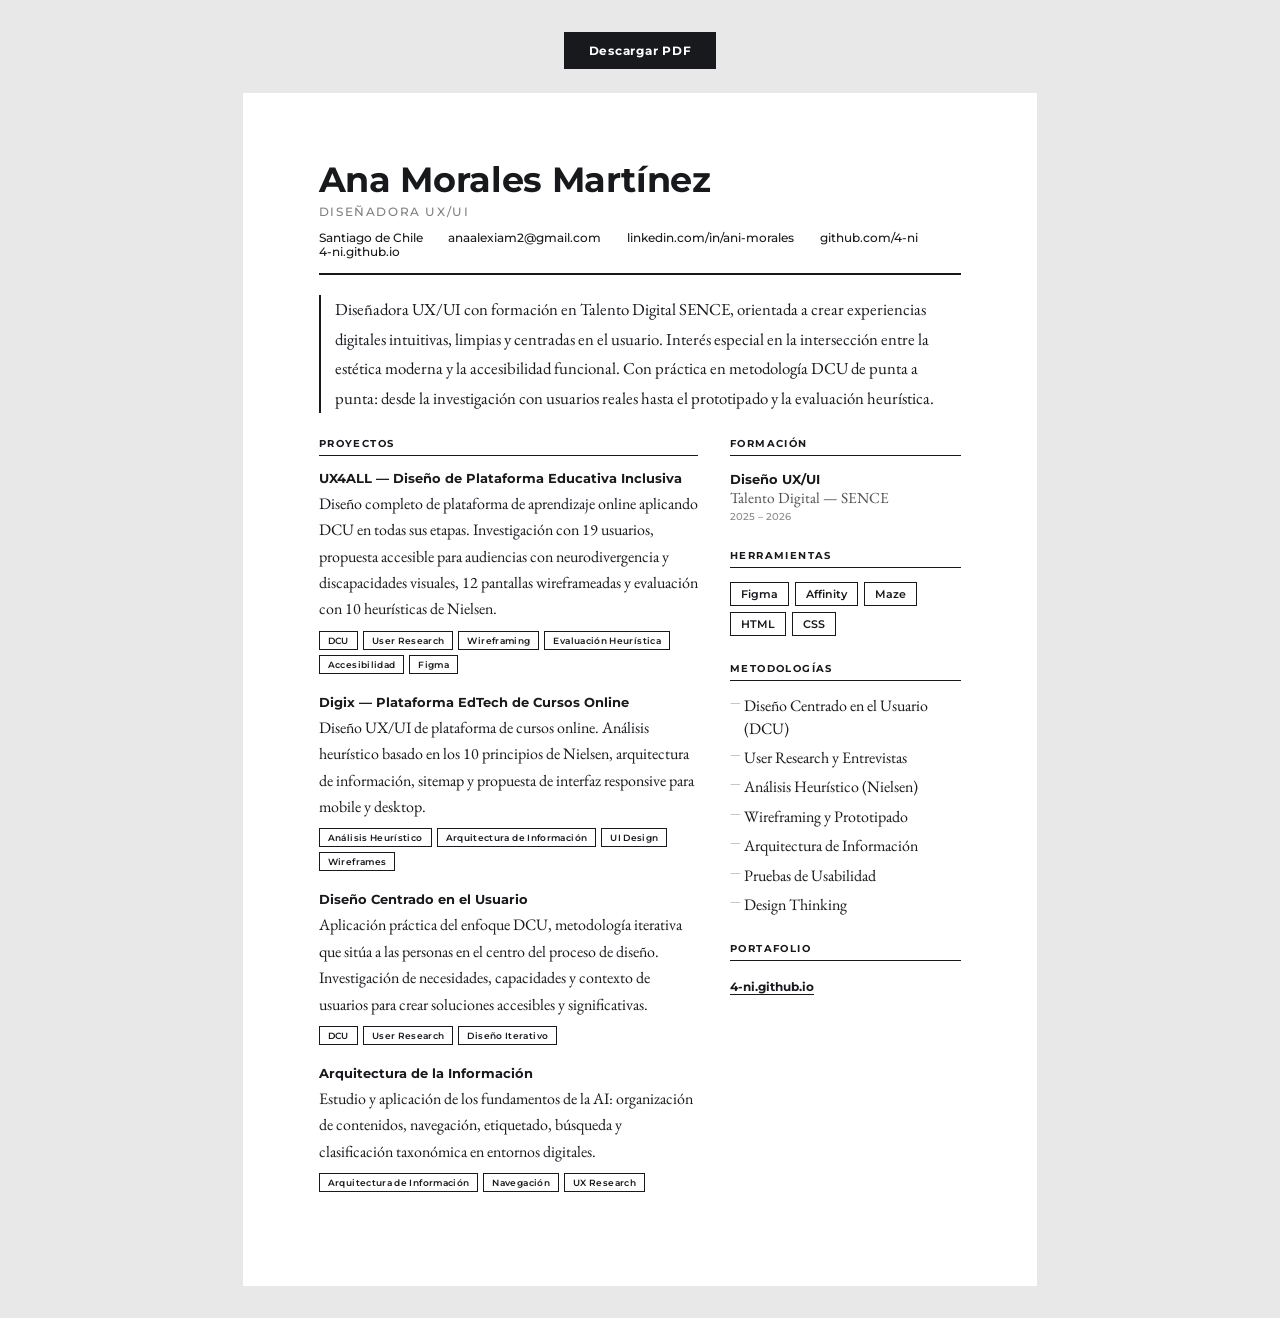
==== cv.html @ 00b87ab6 "feat: agregar CV en HTML con botón en el hero - cv.html: currículum de Ana Morales Martínez con dise" ====
<!DOCTYPE html>
<html lang="es">
<head>
  <meta charset="UTF-8" />
  <meta name="viewport" content="width=device-width, initial-scale=1.0" />
  <title>CV — Ana Morales Martínez | Diseñadora UX/UI</title>
  <link rel="preconnect" href="https://fonts.googleapis.com" />
  <link rel="preconnect" href="https://fonts.gstatic.com" crossorigin />
  <link href="https://fonts.googleapis.com/css2?family=EB+Garamond:ital,wght@0,400;0,500;1,400&family=Montserrat:wght@400;500;600;700&display=swap" rel="stylesheet" />
  <style>
    /* ---- Variables ---- */
    :root {
      --ink:    #17191d;
      --muted:  #17191d;
      --bg:     #ffffff;
      --font-t: 'Montserrat', sans-serif;
      --font-b: 'EB Garamond', serif;
    }

    /* ---- Reset ---- */
    *, *::before, *::after { box-sizing: border-box; margin: 0; padding: 0; }

    /* ---- Shell (pantalla) ---- */
    body {
      background: #e8e8e8;
      display: flex;
      flex-direction: column;
      align-items: center;
      padding: 2rem;
      font-family: var(--font-b);
      color: var(--ink);
    }

    /* ---- Botón imprimir ---- */
    .btn-print {
      font-family: var(--font-t);
      font-size: 0.78rem;
      font-weight: 700;
      letter-spacing: 0.06em;
      color: var(--bg);
      background: var(--ink);
      border: 2px solid var(--ink);
      padding: 0.55rem 1.4rem;
      cursor: pointer;
      margin-bottom: 1.5rem;
      transition: background 0.2s, color 0.2s;
    }
    .btn-print:hover {
      background: transparent;
      color: var(--ink);
    }

    /* ---- Página A4 ---- */
    .cv {
      background: var(--bg);
      width: 210mm;
      padding: 18mm 20mm 18mm 20mm;
      display: flex;
      flex-direction: column;
      gap: 0;
    }

    @media screen {
      .cv {
        min-height: 297mm;
      }
    }

    /* ---- Header ---- */
    .cv-header {
      border-bottom: 2px solid var(--ink);
      padding-bottom: 14px;
      margin-bottom: 20px;
    }

    .cv-name {
      font-family: var(--font-t);
      font-size: 2.2rem;
      font-weight: 700;
      line-height: 1.1;
      letter-spacing: -0.01em;
      color: var(--ink);
    }

    .cv-role {
      font-family: var(--font-t);
      font-size: 0.72rem;
      font-weight: 500;
      letter-spacing: 0.14em;
      text-transform: uppercase;
      opacity: 0.55;
      margin-top: 6px;
      margin-bottom: 12px;
    }

    .cv-contacts {
      display: flex;
      flex-wrap: wrap;
      gap: 0 1.6rem;
      font-family: var(--font-t);
      font-size: 0.72rem;
      font-weight: 500;
      color: var(--ink);
    }

    .cv-contacts a {
      color: var(--ink);
      text-decoration: none;
    }

    .cv-contacts span {
      display: flex;
      align-items: center;
      gap: 0.3rem;
    }

    /* ---- Perfil ---- */
    .cv-perfil {
      font-family: var(--font-b);
      font-size: 1.05rem;
      line-height: 1.75;
      color: var(--ink);
      border-left: 2px solid var(--ink);
      padding-left: 14px;
      margin-bottom: 24px;
    }

    /* ---- Body dos columnas ---- */
    .cv-body {
      display: grid;
      grid-template-columns: 1fr 36%;
      gap: 0 32px;
      flex: 1;
    }

    /* ---- Sección genérica ---- */
    .cv-section {
      margin-bottom: 26px;
    }

    .cv-section-title {
      font-family: var(--font-t);
      font-size: 0.63rem;
      font-weight: 700;
      letter-spacing: 0.14em;
      text-transform: uppercase;
      color: var(--ink);
      border-bottom: 1px solid var(--ink);
      padding-bottom: 5px;
      margin-bottom: 14px;
    }

    /* ---- Proyectos ---- */
    .proyecto {
      margin-bottom: 20px;
    }

    .proyecto-title {
      font-family: var(--font-t);
      font-size: 0.84rem;
      font-weight: 700;
      color: var(--ink);
      margin-bottom: 5px;
    }

    .proyecto-desc {
      font-family: var(--font-b);
      font-size: 1rem;
      line-height: 1.65;
      color: var(--ink);
      margin-bottom: 8px;
    }

    .proyecto-tags {
      display: flex;
      flex-wrap: wrap;
      gap: 5px;
    }

    .tag {
      font-family: var(--font-t);
      font-size: 0.56rem;
      font-weight: 600;
      letter-spacing: 0.04em;
      border: 1px solid var(--ink);
      padding: 3px 8px;
      color: var(--ink);
    }

    /* ---- Columna derecha ---- */
    .cv-right .cv-section-title {
      margin-top: 0;
    }

    .cv-item {
      margin-bottom: 10px;
    }

    .cv-item-title {
      font-family: var(--font-t);
      font-size: 0.82rem;
      font-weight: 700;
      color: var(--ink);
      line-height: 1.4;
    }

    .cv-item-sub {
      font-family: var(--font-b);
      font-size: 0.96rem;
      color: var(--ink);
      opacity: 0.75;
    }

    .cv-item-date {
      font-family: var(--font-t);
      font-size: 0.65rem;
      font-weight: 500;
      opacity: 0.5;
      margin-top: 2px;
    }

    .skills-list {
      list-style: none;
      display: flex;
      flex-direction: column;
      gap: 7px;
    }

    .skills-list li {
      font-family: var(--font-b);
      font-size: 1rem;
      color: var(--ink);
      line-height: 1.4;
      padding-left: 14px;
      position: relative;
    }

    .skills-list li::before {
      content: '—';
      position: absolute;
      left: 0;
      font-size: 0.7rem;
      opacity: 0.4;
    }

    .tools-grid {
      display: flex;
      flex-wrap: wrap;
      gap: 6px;
    }

    .tool {
      font-family: var(--font-t);
      font-size: 0.7rem;
      font-weight: 600;
      border: 1.5px solid var(--ink);
      padding: 4px 10px;
      color: var(--ink);
    }

    .cv-portfolio-link {
      font-family: var(--font-t);
      font-size: 0.78rem;
      font-weight: 700;
      color: var(--ink);
      text-decoration: none;
      border-bottom: 1px solid var(--ink);
    }

    /* ---- Print ---- */
    @page {
      size: A4 portrait;
      margin: 0;
    }

    @media print {
      * {
        -webkit-print-color-adjust: exact !important;
        print-color-adjust: exact !important;
      }

      html, body {
        width: 210mm !important;
        height: 297mm !important;
        overflow: hidden !important;
        display: block !important;
        background: none !important;
        padding: 0 !important;
        margin: 0 !important;
      }

      .btn-print {
        display: none !important;
      }

      .cv {
        width: 210mm !important;
        height: 297mm !important;
        overflow: hidden !important;
        min-height: 0 !important;
        padding: 13mm 16mm !important;
        margin: 0 !important;
        box-shadow: none !important;
        display: flex !important;
        flex-direction: column !important;
      }

      .cv-body {
        display: grid !important;
        grid-template-columns: 1fr 36% !important;
        gap: 0 32px !important;
      }
    }
  </style>
</head>
<body>

  <button class="btn-print" onclick="window.print()">Descargar PDF</button>

  <main class="cv">

    <!-- HEADER -->
    <header class="cv-header">
      <h1 class="cv-name">Ana Morales Martínez</h1>
      <p class="cv-role">Diseñadora UX/UI</p>
      <div class="cv-contacts">
        <span>Santiago de Chile</span>
        <span><a href="mailto:anaalexiam2@gmail.com">anaalexiam2@gmail.com</a></span>
        <span><a href="https://www.linkedin.com/in/ani-morales" target="_blank">linkedin.com/in/ani-morales</a></span>
        <span><a href="https://github.com/4-ni" target="_blank">github.com/4-ni</a></span>
        <span><a href="https://4-ni.github.io" target="_blank">4-ni.github.io</a></span>
      </div>
    </header>

    <!-- PERFIL -->
    <p class="cv-perfil">
      Diseñadora UX/UI con formación en Talento Digital SENCE, orientada a crear experiencias digitales intuitivas, limpias y centradas en el usuario. Interés especial en la intersección entre la estética moderna y la accesibilidad funcional. Con práctica en metodología DCU de punta a punta: desde la investigación con usuarios reales hasta el prototipado y la evaluación heurística.
    </p>

    <!-- CUERPO DOS COLUMNAS -->
    <div class="cv-body">

      <!-- COLUMNA IZQUIERDA: PROYECTOS -->
      <div class="cv-left">
        <section class="cv-section">
          <h2 class="cv-section-title">Proyectos</h2>

          <div class="proyecto">
            <p class="proyecto-title">UX4ALL — Diseño de Plataforma Educativa Inclusiva</p>
            <p class="proyecto-desc">Diseño completo de plataforma de aprendizaje online aplicando DCU en todas sus etapas. Investigación con 19 usuarios, propuesta accesible para audiencias con neurodivergencia y discapacidades visuales, 12 pantallas wireframeadas y evaluación con 10 heurísticas de Nielsen.</p>
            <div class="proyecto-tags">
              <span class="tag">DCU</span>
              <span class="tag">User Research</span>
              <span class="tag">Wireframing</span>
              <span class="tag">Evaluación Heurística</span>
              <span class="tag">Accesibilidad</span>
              <span class="tag">Figma</span>
            </div>
          </div>

          <div class="proyecto">
            <p class="proyecto-title">Digix — Plataforma EdTech de Cursos Online</p>
            <p class="proyecto-desc">Diseño UX/UI de plataforma de cursos online. Análisis heurístico basado en los 10 principios de Nielsen, arquitectura de información, sitemap y propuesta de interfaz responsive para mobile y desktop.</p>
            <div class="proyecto-tags">
              <span class="tag">Análisis Heurístico</span>
              <span class="tag">Arquitectura de Información</span>
              <span class="tag">UI Design</span>
              <span class="tag">Wireframes</span>
            </div>
          </div>

          <div class="proyecto">
            <p class="proyecto-title">Diseño Centrado en el Usuario</p>
            <p class="proyecto-desc">Aplicación práctica del enfoque DCU, metodología iterativa que sitúa a las personas en el centro del proceso de diseño. Investigación de necesidades, capacidades y contexto de usuarios para crear soluciones accesibles y significativas.</p>
            <div class="proyecto-tags">
              <span class="tag">DCU</span>
              <span class="tag">User Research</span>
              <span class="tag">Diseño Iterativo</span>
            </div>
          </div>

          <div class="proyecto">
            <p class="proyecto-title">Arquitectura de la Información</p>
            <p class="proyecto-desc">Estudio y aplicación de los fundamentos de la AI: organización de contenidos, navegación, etiquetado, búsqueda y clasificación taxonómica en entornos digitales.</p>
            <div class="proyecto-tags">
              <span class="tag">Arquitectura de Información</span>
              <span class="tag">Navegación</span>
              <span class="tag">UX Research</span>
            </div>
          </div>
        </section>
      </div>

      <!-- COLUMNA DERECHA -->
      <div class="cv-right">

        <section class="cv-section">
          <h2 class="cv-section-title">Formación</h2>
          <div class="cv-item">
            <p class="cv-item-title">Diseño UX/UI</p>
            <p class="cv-item-sub">Talento Digital — SENCE</p>
            <p class="cv-item-date">2025 – 2026</p>
          </div>
        </section>

        <section class="cv-section">
          <h2 class="cv-section-title">Herramientas</h2>
          <div class="tools-grid">
            <span class="tool">Figma</span>
            <span class="tool">Affinity</span>
            <span class="tool">Maze</span>
            <span class="tool">HTML</span>
            <span class="tool">CSS</span>
          </div>
        </section>

        <section class="cv-section">
          <h2 class="cv-section-title">Metodologías</h2>
          <ul class="skills-list">
            <li>Diseño Centrado en el Usuario (DCU)</li>
            <li>User Research y Entrevistas</li>
            <li>Análisis Heurístico (Nielsen)</li>
            <li>Wireframing y Prototipado</li>
            <li>Arquitectura de Información</li>
            <li>Pruebas de Usabilidad</li>
            <li>Design Thinking</li>
          </ul>
        </section>

        <section class="cv-section">
          <h2 class="cv-section-title">Portafolio</h2>
          <a class="cv-portfolio-link" href="https://4-ni.github.io" target="_blank">4-ni.github.io</a>
        </section>

      </div>
    </div>

  </main>

</body>
</html>
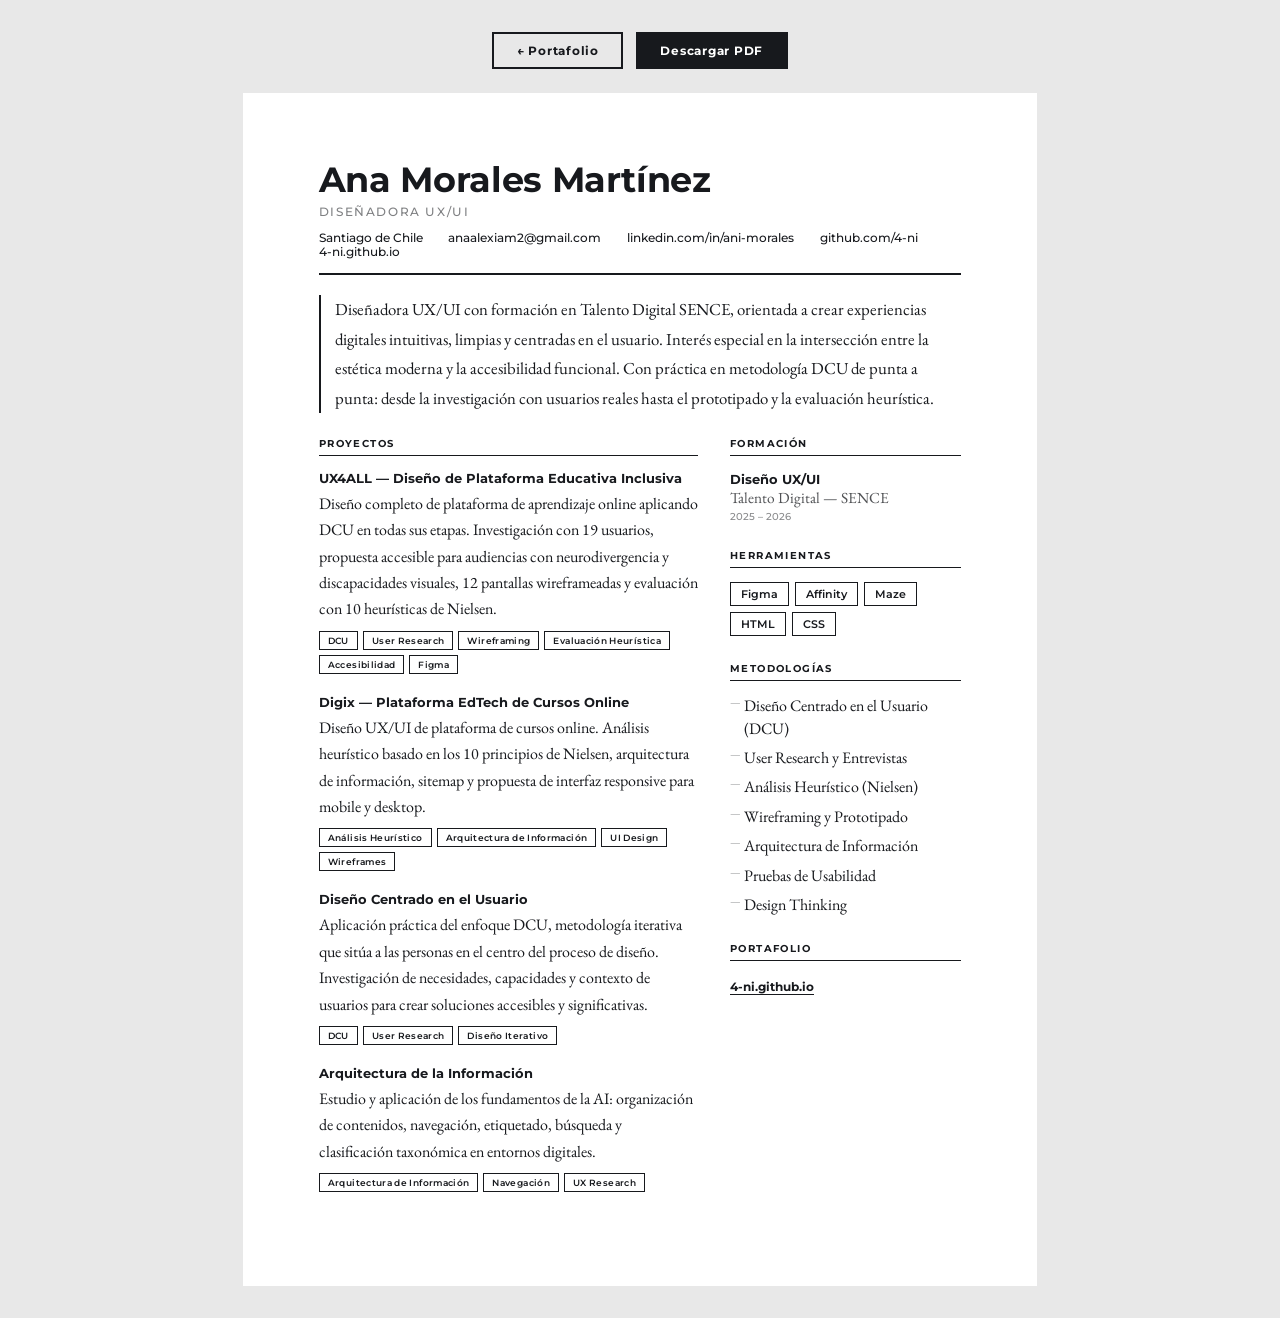
==== commit 6530bb15: "feat: agregar botón volver al portafolio en cv.html Co-Authored-By: Claude Sonnet 4.6 <noreply@anthr" ====
--- a/cv.html
+++ b/cv.html
@@ -7,6 +7,7 @@
   <link rel="preconnect" href="https://fonts.googleapis.com" />
   <link rel="preconnect" href="https://fonts.gstatic.com" crossorigin />
   <link href="https://fonts.googleapis.com/css2?family=EB+Garamond:ital,wght@0,400;0,500;1,400&family=Montserrat:wght@400;500;600;700&display=swap" rel="stylesheet" />
+  <link rel="icon" type="image/png" href="assets/images/ascii_ani.png" />
   <style>
     /* ---- Variables ---- */
     :root {
@@ -31,23 +32,42 @@
       color: var(--ink);
     }
 
-    /* ---- Botón imprimir ---- */
-    .btn-print {
+    /* ---- Botones de acción ---- */
+    .cv-actions {
+      display: flex;
+      gap: 0.8rem;
+      margin-bottom: 1.5rem;
+    }
+
+    .btn-print, .btn-back {
       font-family: var(--font-t);
       font-size: 0.78rem;
       font-weight: 700;
       letter-spacing: 0.06em;
-      color: var(--bg);
-      background: var(--ink);
       border: 2px solid var(--ink);
       padding: 0.55rem 1.4rem;
       cursor: pointer;
-      margin-bottom: 1.5rem;
       transition: background 0.2s, color 0.2s;
+      text-decoration: none;
+      display: inline-block;
+    }
+
+    .btn-print {
+      color: var(--bg);
+      background: var(--ink);
     }
     .btn-print:hover {
       background: transparent;
       color: var(--ink);
+    }
+
+    .btn-back {
+      color: var(--ink);
+      background: transparent;
+    }
+    .btn-back:hover {
+      background: var(--ink);
+      color: var(--bg);
     }
 
     /* ---- Página A4 ---- */
@@ -63,6 +83,50 @@
     @media screen {
       .cv {
         min-height: 297mm;
+      }
+    }
+
+    @media screen and (max-width: 640px) {
+      body {
+        padding: 0;
+      }
+
+      .cv-actions {
+        flex-direction: column;
+      }
+
+      .btn-print, .btn-back {
+        width: 100%;
+        text-align: center;
+        margin-bottom: 0;
+      }
+
+      .cv {
+        width: 100% !important;
+        min-height: auto !important;
+        padding: 8vw !important;
+      }
+
+      .cv-name {
+        font-size: 1.6rem;
+      }
+
+      .cv-role {
+        font-size: 0.65rem;
+      }
+
+      .cv-contacts {
+        flex-direction: column;
+        gap: 4px;
+      }
+
+      .cv-body {
+        grid-template-columns: 1fr;
+        gap: 0;
+      }
+
+      .cv-right {
+        margin-top: 8px;
       }
     }
 
@@ -289,7 +353,7 @@
         margin: 0 !important;
       }
 
-      .btn-print {
+      .cv-actions {
         display: none !important;
       }
 
@@ -315,7 +379,10 @@
 </head>
 <body>
 
-  <button class="btn-print" onclick="window.print()">Descargar PDF</button>
+  <div class="cv-actions">
+    <a href="index.html" class="btn-back">← Portafolio</a>
+    <button class="btn-print" onclick="window.print()">Descargar PDF</button>
+  </div>
 
   <main class="cv">
 
